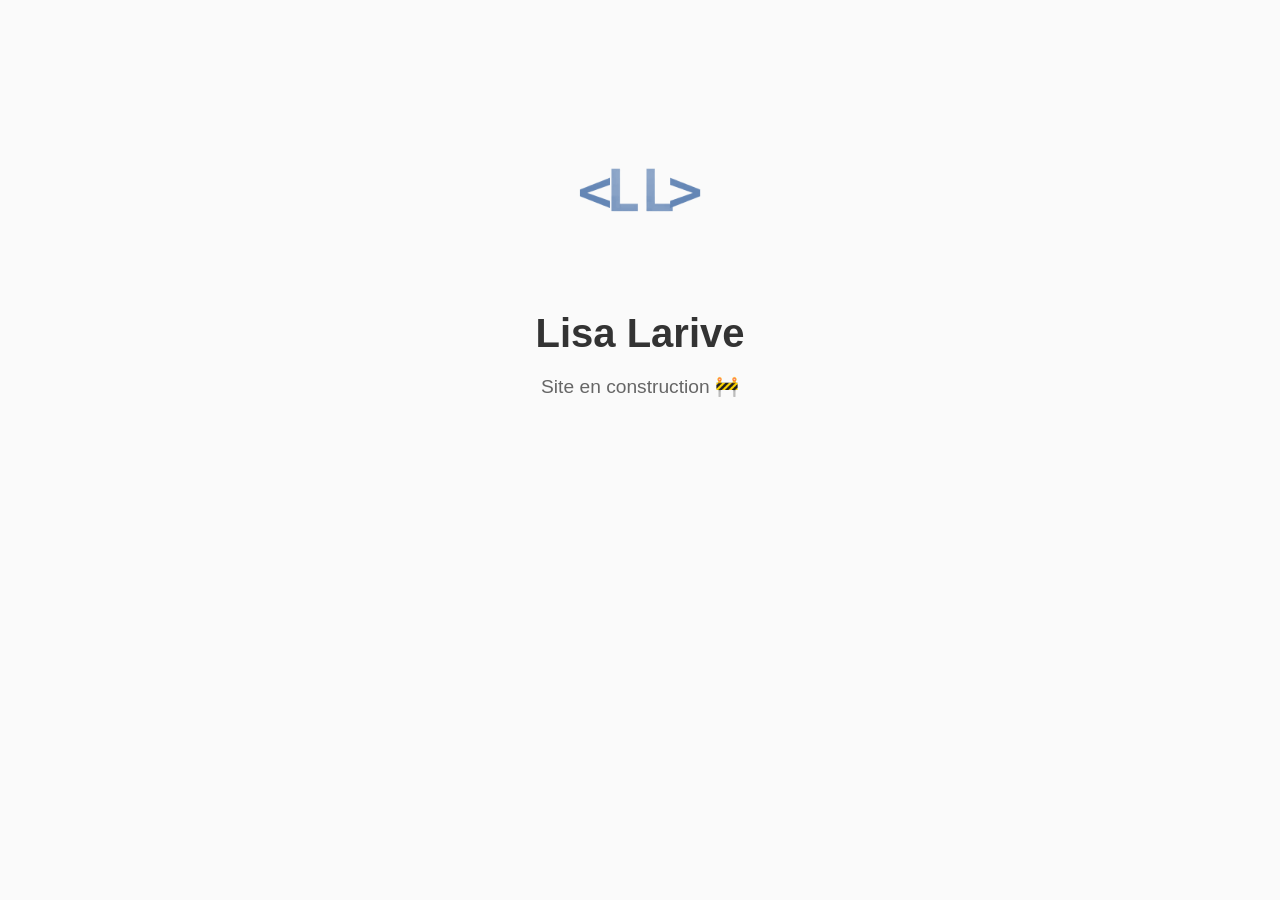
==== index.html @ c63734d5 "Update index.html" ====
<!DOCTYPE html>
<html lang="fr">
<head>
  <meta charset="UTF-8">
  <title>Lisa Larive</title>
  
  <!-- Balise de validation Google -->
  <meta name="google-site-verification" content="cwnigv24712oicM2fCa02X595oEKiSxAobTyKqOkRt8" />
  
  <!-- Icône dans l'onglet du navigateur -->
  <link rel="icon" type="image/png" href="assets/images/logo_LL_favicon.png">
  
</head>
<body style="text-align:center; font-family:sans-serif; margin-top:100px; background-color: #fafafa;">

  <!-- Logo animé APNG -->
  <img src="assets/images/logo_LL_anime_transparent_loop_fluide.apng" alt="Logo LL" width="180">
  
  <h1 style="color: #333; font-size: 2.5em; margin-bottom: 5px;">Lisa Larive</h1>
  <p style="color: #666; font-size: 1.2em;">Site en construction 🚧</p>

</body>
</html>
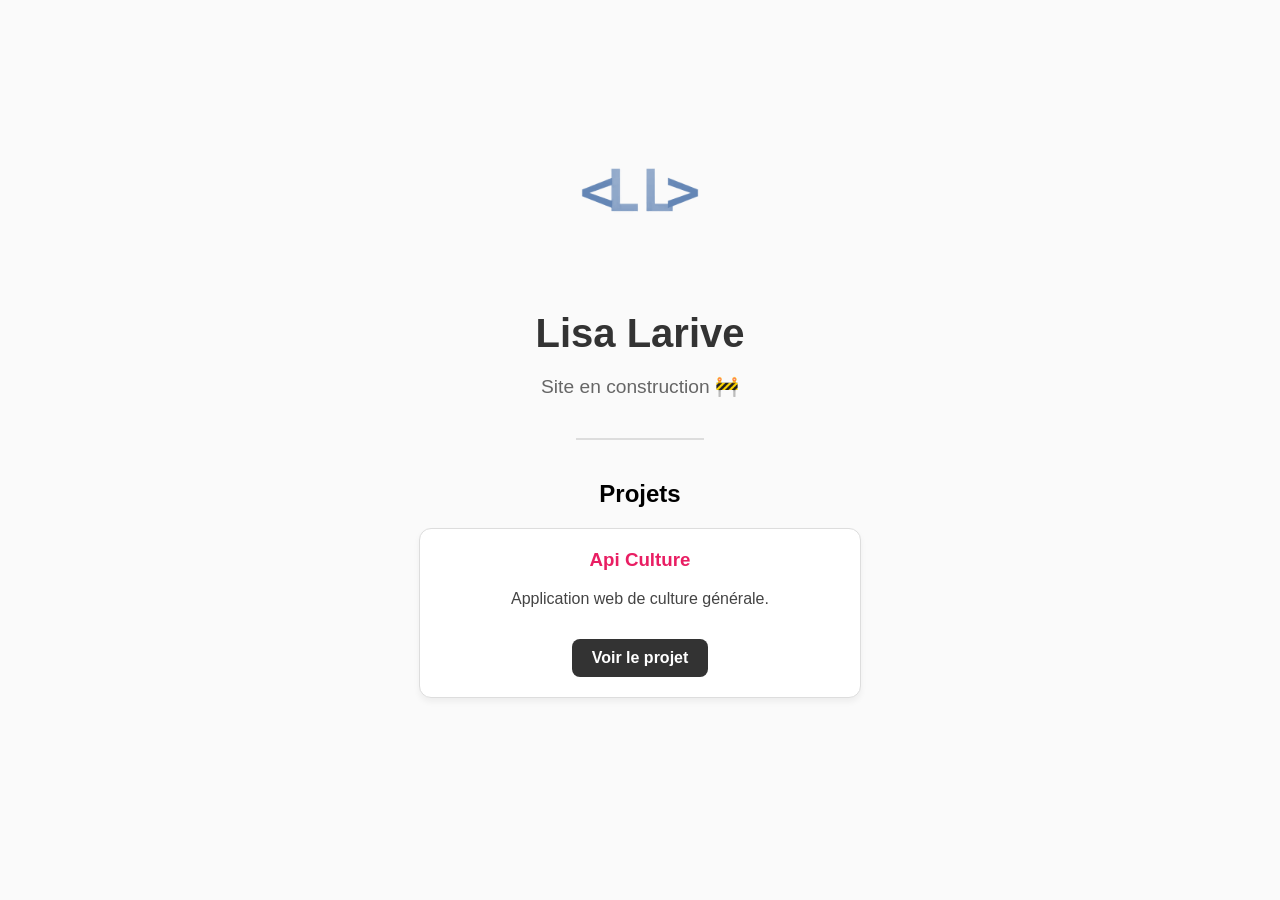
==== commit d3ebeeda: "Update index.html" ====
--- a/index.html
+++ b/index.html
@@ -19,5 +19,20 @@
   <h1 style="color: #333; font-size: 2.5em; margin-bottom: 5px;">Lisa Larive</h1>
   <p style="color: #666; font-size: 1.2em;">Site en construction 🚧</p>
 
+  <hr style="width: 10%; margin: 40px auto; border: 1px solid #ddd;">
+
+  <!-- Section Projets -->
+  <h2>Projets</h2>
+  
+  <div style="border: 1px solid #ddd; padding: 20px; width: 80%; max-width: 400px; margin: 20px auto; border-radius: 12px; background-color: white; box-shadow: 0 4px 6px rgba(0,0,0,0.05);">
+    <h3 style="color: #e91e63; margin-top: 0;">Api Culture</h3>
+    <p style="color: #444;">Application web de culture générale.</p>
+    
+    <!-- Le bouton cliquable -->
+    <a href="/apiculture/" style="display: inline-block; margin-top: 15px; padding: 10px 20px; background-color: #333; color: white; text-decoration: none; border-radius: 8px; font-weight: bold;">
+      Voir le projet
+    </a>
+  </div>
+
 </body>
 </html>
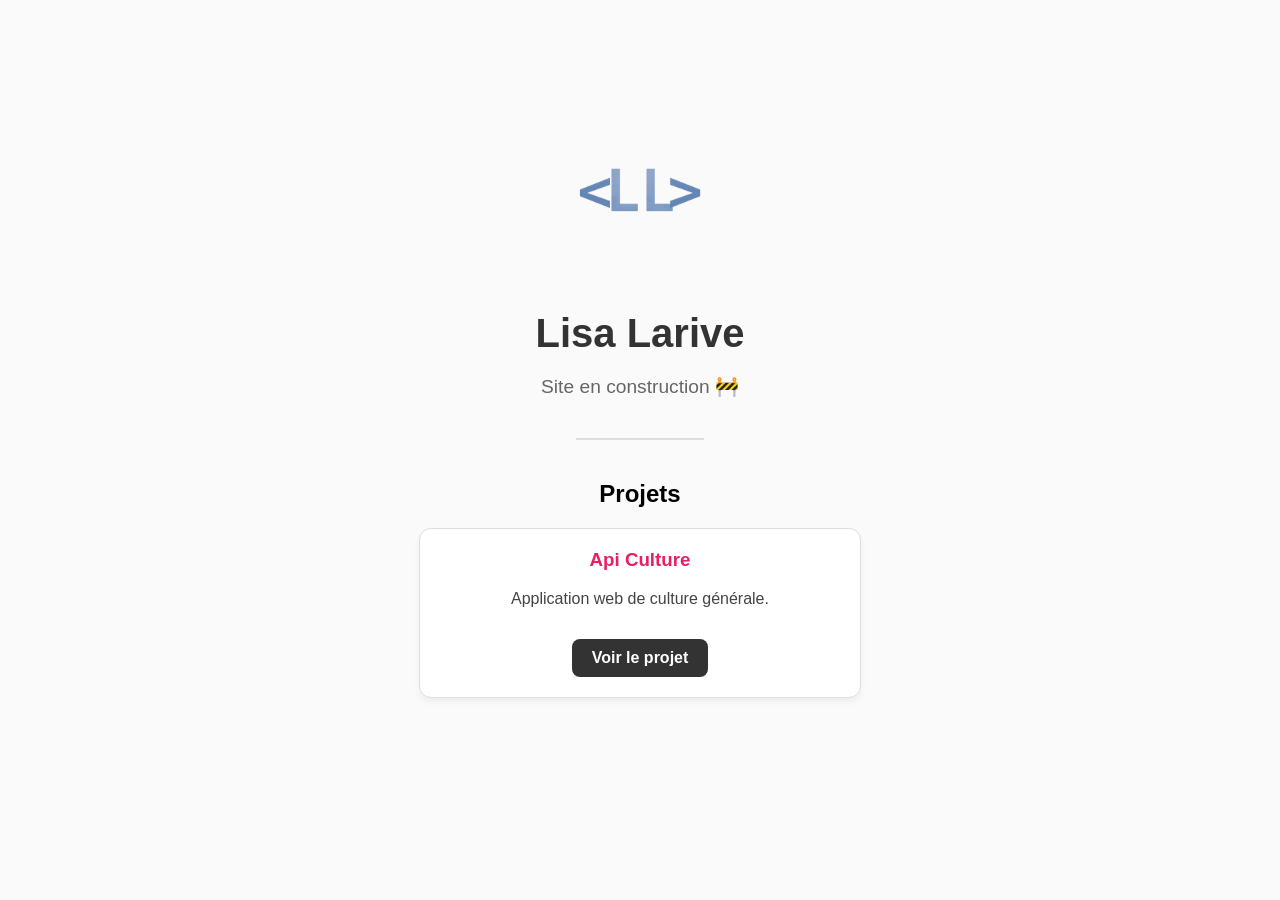
==== commit 9666d663: "Update index.html" ====
--- a/index.html
+++ b/index.html
@@ -29,7 +29,7 @@
     <p style="color: #444;">Application web de culture générale.</p>
     
     <!-- Le bouton cliquable -->
-    <a href="/apiculture/" style="display: inline-block; margin-top: 15px; padding: 10px 20px; background-color: #333; color: white; text-decoration: none; border-radius: 8px; font-weight: bold;">
+    <a href="/apiculture/frontend/" style="display: inline-block; margin-top: 15px; padding: 10px 20px; background-color: #333; color: white; text-decoration: none; border-radius: 8px; font-weight: bold;">
       Voir le projet
     </a>
   </div>
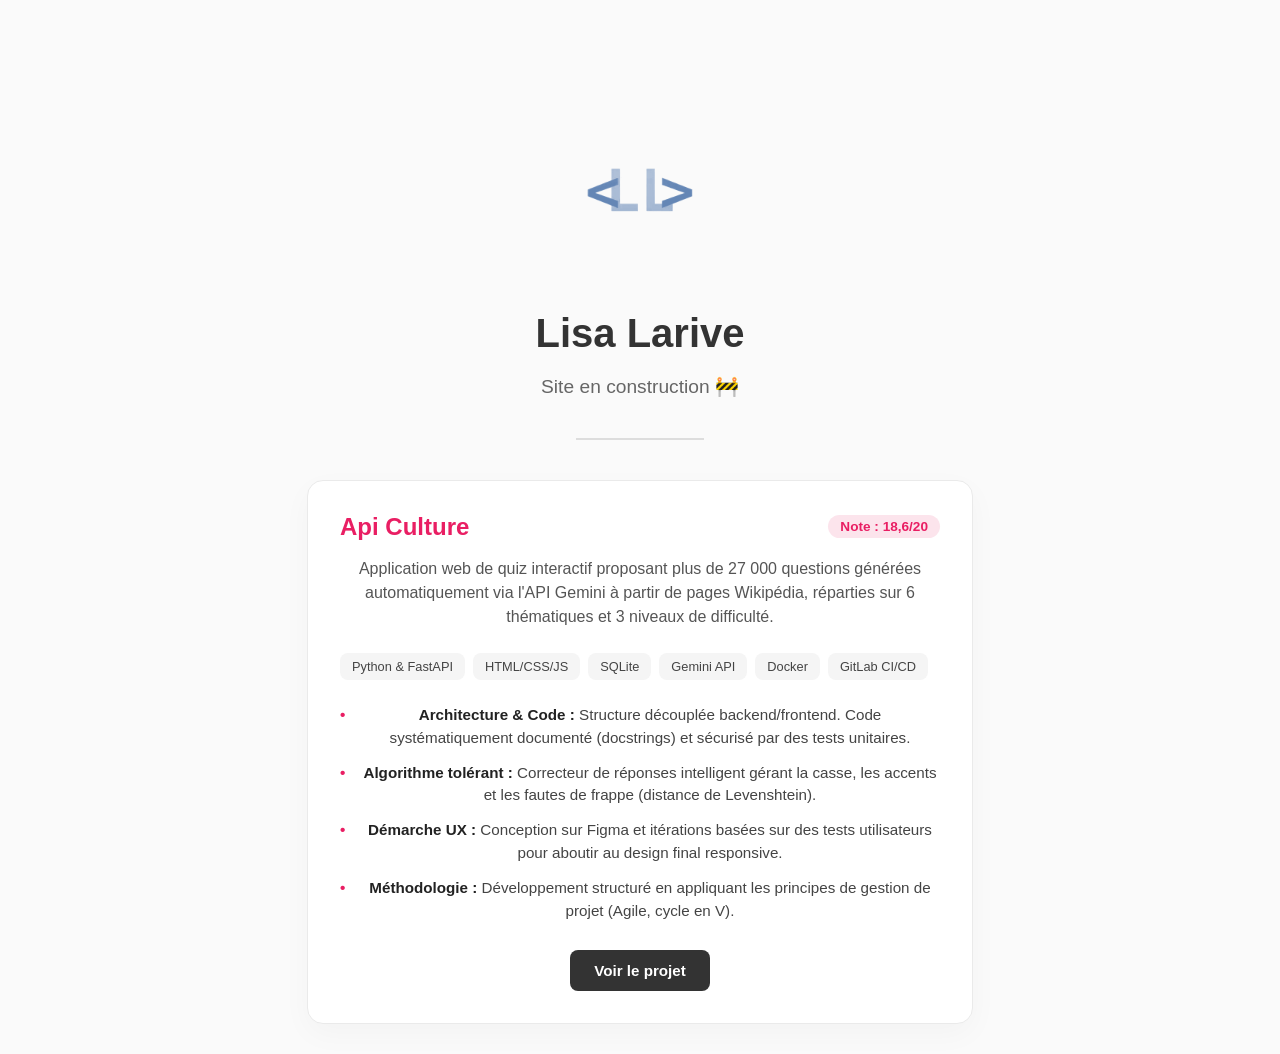
==== commit ebe4412b: "Update index.html" ====
--- a/index.html
+++ b/index.html
@@ -22,17 +22,147 @@
   <hr style="width: 10%; margin: 40px auto; border: 1px solid #ddd;">
 
   <!-- Section Projets -->
-  <h2>Projets</h2>
+  <style>
+  /* Styles pour la section projet */
+  .portfolio-project {
+    border: 1px solid #eaeaea;
+    padding: 32px;
+    max-width: 600px;
+    margin: 30px auto;
+    border-radius: 16px;
+    background-color: #ffffff;
+    box-shadow: 0 10px 30px rgba(0, 0, 0, 0.03);
+    font-family: 'Segoe UI', Tahoma, Geneva, Verdana, sans-serif;
+    transition: transform 0.2s ease-in-out;
+  }
+
+  .portfolio-project:hover {
+    transform: translateY(-2px);
+    box-shadow: 0 12px 35px rgba(0, 0, 0, 0.05);
+  }
+
+  .project-header {
+    display: flex;
+    justify-content: space-between;
+    align-items: center;
+    margin-bottom: 12px;
+  }
+
+  .project-title {
+    color: #e91e63;
+    margin: 0;
+    font-size: 1.5rem;
+  }
+
+  .project-grade {
+    background-color: #fce4ec;
+    color: #e91e63;
+    padding: 4px 12px;
+    border-radius: 20px;
+    font-size: 0.85rem;
+    font-weight: bold;
+  }
+
+  .project-intro {
+    color: #555;
+    line-height: 1.5;
+    margin-bottom: 24px;
+  }
+
+  /* Tags pour la stack technique */
+  .tech-stack {
+    display: flex;
+    flex-wrap: wrap;
+    gap: 8px;
+    margin-bottom: 24px;
+  }
+
+  .tech-tag {
+    background-color: #f5f5f5;
+    color: #444;
+    padding: 6px 12px;
+    border-radius: 8px;
+    font-size: 0.8rem;
+    font-weight: 500;
+  }
+
+  /* Liste des fonctionnalités / détails */
+  .project-highlights {
+    list-style: none;
+    padding: 0;
+    margin: 0 0 28px 0;
+  }
+
+  .project-highlights li {
+    margin-bottom: 12px;
+    color: #444;
+    line-height: 1.5;
+    font-size: 0.95rem;
+    position: relative;
+    padding-left: 20px;
+  }
+
+  .project-highlights li::before {
+    content: "•";
+    color: #e91e63;
+    font-weight: bold;
+    position: absolute;
+    left: 0;
+  }
+
+  .highlight-title {
+    font-weight: 600;
+    color: #222;
+  }
+
+  /* Bouton d'action */
+  .btn-view-project {
+    display: inline-block;
+    padding: 12px 24px;
+    background-color: #333;
+    color: #fff;
+    text-decoration: none;
+    border-radius: 8px;
+    font-weight: 600;
+    font-size: 0.95rem;
+    transition: background-color 0.2s;
+  }
+
+  .btn-view-project:hover {
+    background-color: #e91e63;
+  }
+</style>
+
+<div class="portfolio-project">
+  <div class="project-header">
+    <h3 class="project-title">Api Culture</h3>
+    <span class="project-grade">Note : 18,6/20</span>
+  </div>
   
-  <div style="border: 1px solid #ddd; padding: 20px; width: 80%; max-width: 400px; margin: 20px auto; border-radius: 12px; background-color: white; box-shadow: 0 4px 6px rgba(0,0,0,0.05);">
-    <h3 style="color: #e91e63; margin-top: 0;">Api Culture</h3>
-    <p style="color: #444;">Application web de culture générale.</p>
-    
-    <!-- Le bouton cliquable -->
-    <a href="/apiculture/frontend/" style="display: inline-block; margin-top: 15px; padding: 10px 20px; background-color: #333; color: white; text-decoration: none; border-radius: 8px; font-weight: bold;">
-      Voir le projet
-    </a>
+  <p class="project-intro">
+    Application web de quiz interactif proposant plus de 27 000 questions générées automatiquement via l'API Gemini à partir de pages Wikipédia, réparties sur 6 thématiques et 3 niveaux de difficulté.
+  </p>
+
+  <div class="tech-stack">
+    <span class="tech-tag">Python & FastAPI</span>
+    <span class="tech-tag">HTML/CSS/JS</span>
+    <span class="tech-tag">SQLite</span>
+    <span class="tech-tag">Gemini API</span>
+    <span class="tech-tag">Docker</span>
+    <span class="tech-tag">GitLab CI/CD</span>
   </div>
+
+  <ul class="project-highlights">
+    <li><span class="highlight-title">Architecture & Code :</span> Structure découplée backend/frontend. Code systématiquement documenté (docstrings) et sécurisé par des tests unitaires.</li>
+    <li><span class="highlight-title">Algorithme tolérant :</span> Correcteur de réponses intelligent gérant la casse, les accents et les fautes de frappe (distance de Levenshtein).</li>
+    <li><span class="highlight-title">Démarche UX :</span> Conception sur Figma et itérations basées sur des tests utilisateurs pour aboutir au design final responsive.</li>
+    <li><span class="highlight-title">Méthodologie :</span> Développement structuré en appliquant les principes de gestion de projet (Agile, cycle en V).</li>
+  </ul>
+
+  <a href="https://larivelisa.dev/apiculture/frontend/index.html" target="_blank" class="btn-view-project">
+    Voir le projet
+  </a>
+</div>
 
 </body>
 </html>
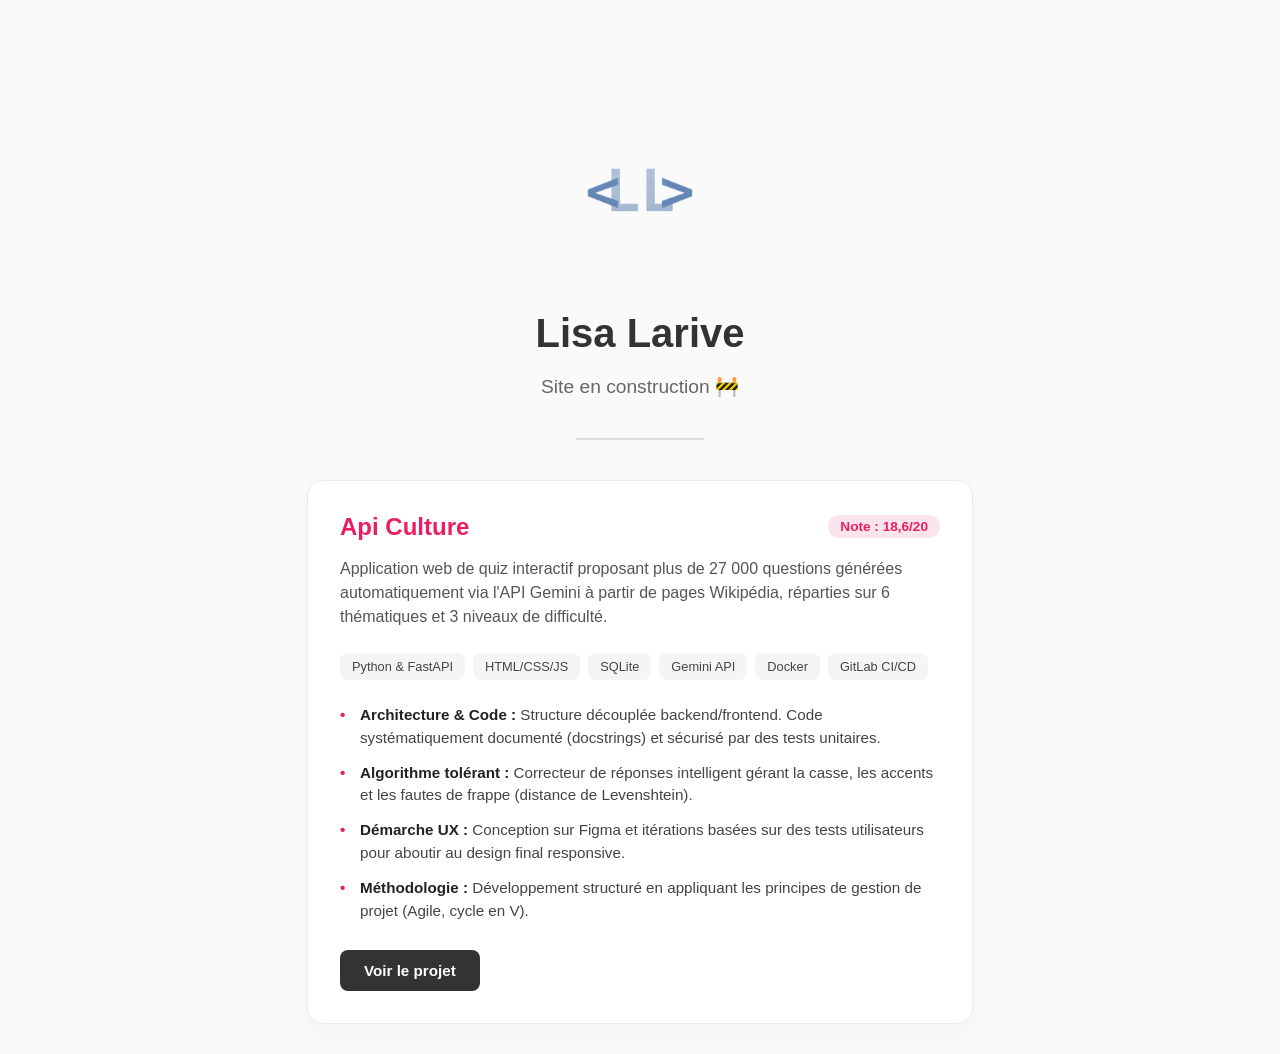
==== commit 5c6fc0f8: "Update index.html" ====
--- a/index.html
+++ b/index.html
@@ -10,6 +10,118 @@
   <!-- Icône dans l'onglet du navigateur -->
   <link rel="icon" type="image/png" href="assets/images/logo_LL_favicon.png">
   
+  <style>
+    /* Styles pour la section projet */
+    .portfolio-project {
+      border: 1px solid #eaeaea;
+      padding: 32px;
+      max-width: 600px;
+      margin: 30px auto;
+      border-radius: 16px;
+      background-color: #ffffff;
+      box-shadow: 0 10px 30px rgba(0, 0, 0, 0.03);
+      font-family: 'Segoe UI', Tahoma, Geneva, Verdana, sans-serif;
+      transition: transform 0.2s ease-in-out;
+      /* CORRECTION : On force le texte à gauche pour contrer le "center" du body */
+      text-align: left; 
+    }
+
+    .portfolio-project:hover {
+      transform: translateY(-2px);
+      box-shadow: 0 12px 35px rgba(0, 0, 0, 0.05);
+    }
+
+    .project-header {
+      display: flex;
+      justify-content: space-between;
+      align-items: center;
+      margin-bottom: 12px;
+    }
+
+    .project-title {
+      color: #e91e63;
+      margin: 0;
+      font-size: 1.5rem;
+    }
+
+    .project-grade {
+      background-color: #fce4ec;
+      color: #e91e63;
+      padding: 4px 12px;
+      border-radius: 20px;
+      font-size: 0.85rem;
+      font-weight: bold;
+    }
+
+    .project-intro {
+      color: #555;
+      line-height: 1.5;
+      margin-bottom: 24px;
+    }
+
+    /* Tags pour la stack technique */
+    .tech-stack {
+      display: flex;
+      flex-wrap: wrap;
+      gap: 8px;
+      margin-bottom: 24px;
+    }
+
+    .tech-tag {
+      background-color: #f5f5f5;
+      color: #444;
+      padding: 6px 12px;
+      border-radius: 8px;
+      font-size: 0.8rem;
+      font-weight: 500;
+    }
+
+    /* Liste des fonctionnalités / détails */
+    .project-highlights {
+      list-style: none;
+      padding: 0;
+      margin: 0 0 28px 0;
+    }
+
+    .project-highlights li {
+      margin-bottom: 12px;
+      color: #444;
+      line-height: 1.5;
+      font-size: 0.95rem;
+      position: relative;
+      padding-left: 20px;
+    }
+
+    .project-highlights li::before {
+      content: "•";
+      color: #e91e63;
+      font-weight: bold;
+      position: absolute;
+      left: 0;
+    }
+
+    .highlight-title {
+      font-weight: 600;
+      color: #222;
+    }
+
+    /* Bouton d'action */
+    .btn-view-project {
+      display: inline-block;
+      padding: 12px 24px;
+      background-color: #333;
+      color: #fff;
+      text-decoration: none;
+      border-radius: 8px;
+      font-weight: 600;
+      font-size: 0.95rem;
+      transition: background-color 0.2s;
+    }
+
+    .btn-view-project:hover {
+      background-color: #e91e63;
+    }
+  </style>
 </head>
 <body style="text-align:center; font-family:sans-serif; margin-top:100px; background-color: #fafafa;">
 
@@ -22,147 +134,36 @@
   <hr style="width: 10%; margin: 40px auto; border: 1px solid #ddd;">
 
   <!-- Section Projets -->
-  <style>
-  /* Styles pour la section projet */
-  .portfolio-project {
-    border: 1px solid #eaeaea;
-    padding: 32px;
-    max-width: 600px;
-    margin: 30px auto;
-    border-radius: 16px;
-    background-color: #ffffff;
-    box-shadow: 0 10px 30px rgba(0, 0, 0, 0.03);
-    font-family: 'Segoe UI', Tahoma, Geneva, Verdana, sans-serif;
-    transition: transform 0.2s ease-in-out;
-  }
+  <div class="portfolio-project">
+    <div class="project-header">
+      <h3 class="project-title">Api Culture</h3>
+      <span class="project-grade">Note : 18,6/20</span>
+    </div>
+    
+    <p class="project-intro">
+      Application web de quiz interactif proposant plus de 27 000 questions générées automatiquement via l'API Gemini à partir de pages Wikipédia, réparties sur 6 thématiques et 3 niveaux de difficulté.
+    </p>
 
-  .portfolio-project:hover {
-    transform: translateY(-2px);
-    box-shadow: 0 12px 35px rgba(0, 0, 0, 0.05);
-  }
+    <div class="tech-stack">
+      <span class="tech-tag">Python & FastAPI</span>
+      <span class="tech-tag">HTML/CSS/JS</span>
+      <span class="tech-tag">SQLite</span>
+      <span class="tech-tag">Gemini API</span>
+      <span class="tech-tag">Docker</span>
+      <span class="tech-tag">GitLab CI/CD</span>
+    </div>
 
-  .project-header {
-    display: flex;
-    justify-content: space-between;
-    align-items: center;
-    margin-bottom: 12px;
-  }
+    <ul class="project-highlights">
+      <li><span class="highlight-title">Architecture & Code :</span> Structure découplée backend/frontend. Code systématiquement documenté (docstrings) et sécurisé par des tests unitaires.</li>
+      <li><span class="highlight-title">Algorithme tolérant :</span> Correcteur de réponses intelligent gérant la casse, les accents et les fautes de frappe (distance de Levenshtein).</li>
+      <li><span class="highlight-title">Démarche UX :</span> Conception sur Figma et itérations basées sur des tests utilisateurs pour aboutir au design final responsive.</li>
+      <li><span class="highlight-title">Méthodologie :</span> Développement structuré en appliquant les principes de gestion de projet (Agile, cycle en V).</li>
+    </ul>
 
-  .project-title {
-    color: #e91e63;
-    margin: 0;
-    font-size: 1.5rem;
-  }
-
-  .project-grade {
-    background-color: #fce4ec;
-    color: #e91e63;
-    padding: 4px 12px;
-    border-radius: 20px;
-    font-size: 0.85rem;
-    font-weight: bold;
-  }
-
-  .project-intro {
-    color: #555;
-    line-height: 1.5;
-    margin-bottom: 24px;
-  }
-
-  /* Tags pour la stack technique */
-  .tech-stack {
-    display: flex;
-    flex-wrap: wrap;
-    gap: 8px;
-    margin-bottom: 24px;
-  }
-
-  .tech-tag {
-    background-color: #f5f5f5;
-    color: #444;
-    padding: 6px 12px;
-    border-radius: 8px;
-    font-size: 0.8rem;
-    font-weight: 500;
-  }
-
-  /* Liste des fonctionnalités / détails */
-  .project-highlights {
-    list-style: none;
-    padding: 0;
-    margin: 0 0 28px 0;
-  }
-
-  .project-highlights li {
-    margin-bottom: 12px;
-    color: #444;
-    line-height: 1.5;
-    font-size: 0.95rem;
-    position: relative;
-    padding-left: 20px;
-  }
-
-  .project-highlights li::before {
-    content: "•";
-    color: #e91e63;
-    font-weight: bold;
-    position: absolute;
-    left: 0;
-  }
-
-  .highlight-title {
-    font-weight: 600;
-    color: #222;
-  }
-
-  /* Bouton d'action */
-  .btn-view-project {
-    display: inline-block;
-    padding: 12px 24px;
-    background-color: #333;
-    color: #fff;
-    text-decoration: none;
-    border-radius: 8px;
-    font-weight: 600;
-    font-size: 0.95rem;
-    transition: background-color 0.2s;
-  }
-
-  .btn-view-project:hover {
-    background-color: #e91e63;
-  }
-</style>
-
-<div class="portfolio-project">
-  <div class="project-header">
-    <h3 class="project-title">Api Culture</h3>
-    <span class="project-grade">Note : 18,6/20</span>
+    <a href="https://larivelisa.dev/apiculture/frontend/index.html" target="_blank" class="btn-view-project">
+      Voir le projet
+    </a>
   </div>
-  
-  <p class="project-intro">
-    Application web de quiz interactif proposant plus de 27 000 questions générées automatiquement via l'API Gemini à partir de pages Wikipédia, réparties sur 6 thématiques et 3 niveaux de difficulté.
-  </p>
-
-  <div class="tech-stack">
-    <span class="tech-tag">Python & FastAPI</span>
-    <span class="tech-tag">HTML/CSS/JS</span>
-    <span class="tech-tag">SQLite</span>
-    <span class="tech-tag">Gemini API</span>
-    <span class="tech-tag">Docker</span>
-    <span class="tech-tag">GitLab CI/CD</span>
-  </div>
-
-  <ul class="project-highlights">
-    <li><span class="highlight-title">Architecture & Code :</span> Structure découplée backend/frontend. Code systématiquement documenté (docstrings) et sécurisé par des tests unitaires.</li>
-    <li><span class="highlight-title">Algorithme tolérant :</span> Correcteur de réponses intelligent gérant la casse, les accents et les fautes de frappe (distance de Levenshtein).</li>
-    <li><span class="highlight-title">Démarche UX :</span> Conception sur Figma et itérations basées sur des tests utilisateurs pour aboutir au design final responsive.</li>
-    <li><span class="highlight-title">Méthodologie :</span> Développement structuré en appliquant les principes de gestion de projet (Agile, cycle en V).</li>
-  </ul>
-
-  <a href="https://larivelisa.dev/apiculture/frontend/index.html" target="_blank" class="btn-view-project">
-    Voir le projet
-  </a>
-</div>
 
 </body>
 </html>
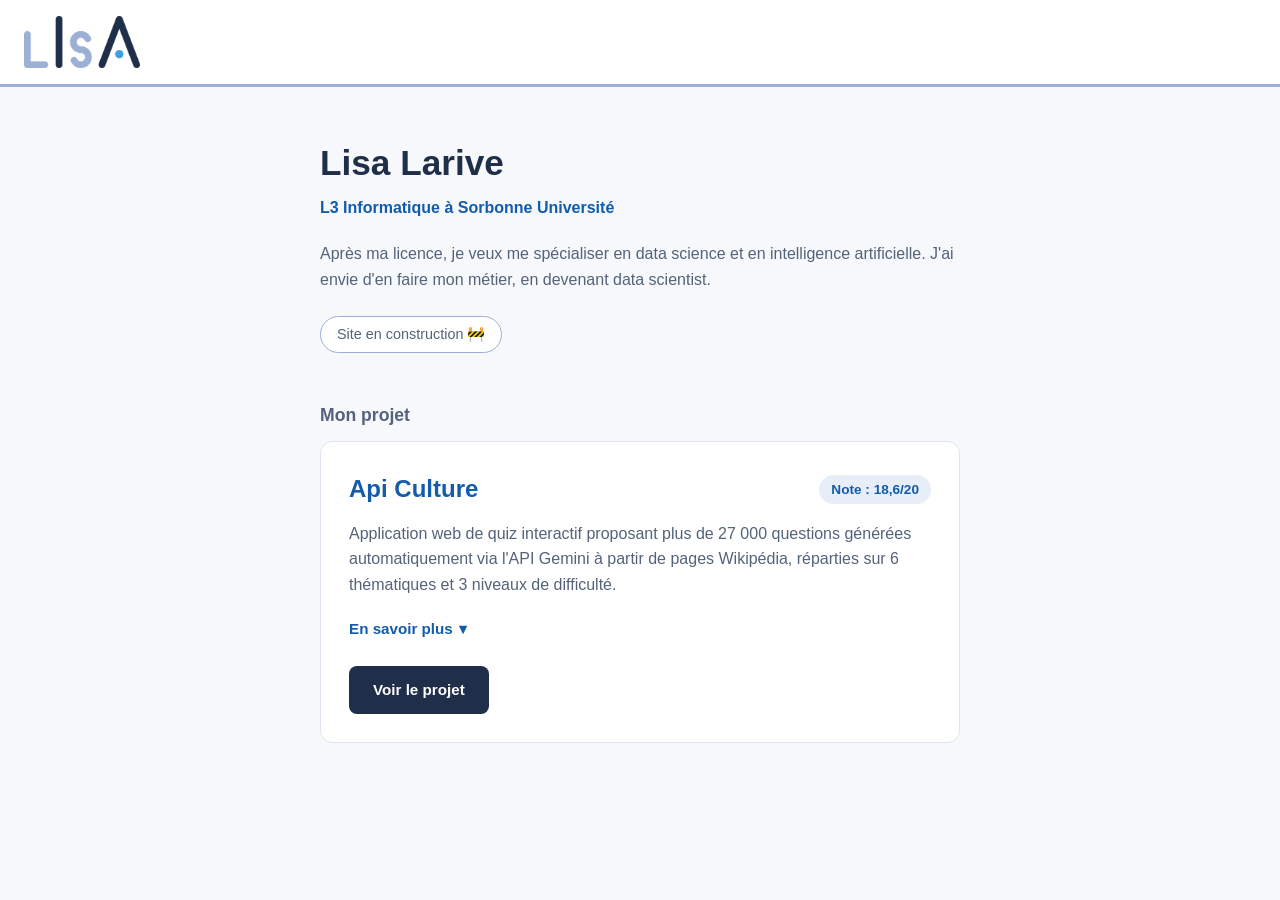
==== commit c9f0f706: "Nouvelle première page : logo Lisa, palette bleue, présentation" ====
--- a/index.html
+++ b/index.html
@@ -2,51 +2,113 @@
 <html lang="fr">
 <head>
   <meta charset="UTF-8">
+  <meta name="viewport" content="width=device-width, initial-scale=1">
   <title>Lisa Larive</title>
-  
+
   <!-- Balise de validation Google -->
   <meta name="google-site-verification" content="cwnigv24712oicM2fCa02X595oEKiSxAobTyKqOkRt8" />
-  
+
   <!-- Icône dans l'onglet du navigateur -->
-  <link rel="icon" type="image/png" href="assets/images/logo_LL_favicon.png">
-  
+  <!-- Lettres foncées en mode jour, lettres claires en mode nuit -->
+  <link rel="icon" type="image/png" href="assets/images/logo_ia_favicon.png" media="(prefers-color-scheme: light)">
+  <link rel="icon" type="image/png" href="assets/images/logo_ia_favicon_nuit.png" media="(prefers-color-scheme: dark)">
+
   <style>
-    /* Styles pour la section projet */
+    /* Ma palette */
+    :root {
+      --marine: #1F2F4A;
+      --bleu-titres: #125CAB;
+      --bleu-vif: #429FE3;
+      --bleu-chemisier: #9CB0D5;
+      --gris-ardoise: #54637A;
+      --fond: #F6F8FC;
+    }
+
+    body {
+      margin: 0;
+      background-color: var(--fond);
+      color: var(--marine);
+      font-family: 'Century Gothic', 'Segoe UI', Tahoma, sans-serif;
+      line-height: 1.6;
+    }
+
+    /* Bandeau du haut */
+    .bandeau {
+      background-color: #ffffff;
+      border-bottom: 3px solid var(--bleu-chemisier);
+      padding: 16px 24px;
+    }
+
+    .bandeau img {
+      height: 52px;
+      display: block;
+    }
+
+    main {
+      max-width: 640px;
+      margin: 0 auto;
+      padding: 48px 24px 64px;
+    }
+
+    h1 {
+      font-size: 2.2rem;
+      margin: 0 0 4px 0;
+    }
+
+    .etudes {
+      color: var(--bleu-titres);
+      font-weight: bold;
+      margin: 0 0 20px 0;
+    }
+
+    .presentation {
+      color: var(--gris-ardoise);
+      margin: 0 0 16px 0;
+    }
+
+    .construction {
+      display: inline-block;
+      border: 1px solid var(--bleu-chemisier);
+      border-radius: 20px;
+      padding: 6px 16px;
+      font-size: 0.9rem;
+      color: var(--gris-ardoise);
+      background-color: #ffffff;
+      margin: 8px 0 0 0;
+    }
+
+    h2 {
+      font-size: 1.1rem;
+      color: var(--gris-ardoise);
+      margin: 48px 0 12px 0;
+    }
+
+    /* Carte du projet */
     .portfolio-project {
-      border: 1px solid #eaeaea;
-      padding: 32px;
-      max-width: 600px;
-      margin: 30px auto;
-      border-radius: 16px;
+      border: 1px solid #dfe6f2;
+      padding: 28px;
+      border-radius: 12px;
       background-color: #ffffff;
-      box-shadow: 0 10px 30px rgba(0, 0, 0, 0.03);
-      font-family: 'Segoe UI', Tahoma, Geneva, Verdana, sans-serif;
-      transition: transform 0.2s ease-in-out;
-      /* CORRECTION : On force le texte à gauche pour contrer le "center" du body */
-      text-align: left; 
-    }
-
-    .portfolio-project:hover {
-      transform: translateY(-2px);
-      box-shadow: 0 12px 35px rgba(0, 0, 0, 0.05);
     }
 
     .project-header {
       display: flex;
+      flex-wrap: wrap;
       justify-content: space-between;
       align-items: center;
+      gap: 8px;
       margin-bottom: 12px;
     }
 
     .project-title {
-      color: #e91e63;
+      color: var(--bleu-titres);
       margin: 0;
       font-size: 1.5rem;
     }
 
     .project-grade {
-      background-color: #fce4ec;
-      color: #e91e63;
+      background-color: #e8eef8;
+      color: var(--bleu-titres);
       padding: 4px 12px;
       border-radius: 20px;
       font-size: 0.85rem;
@@ -54,9 +116,8 @@
     }
 
     .project-intro {
-      color: #555;
-      line-height: 1.5;
-      margin-bottom: 24px;
+      color: var(--gris-ardoise);
+      margin: 0 0 20px 0;
     }
 
     /* Tags pour la stack technique */
@@ -64,29 +125,27 @@
       display: flex;
       flex-wrap: wrap;
       gap: 8px;
-      margin-bottom: 24px;
+      margin-bottom: 20px;
     }
 
     .tech-tag {
-      background-color: #f5f5f5;
-      color: #444;
+      background-color: var(--fond);
+      color: var(--marine);
       padding: 6px 12px;
       border-radius: 8px;
       font-size: 0.8rem;
-      font-weight: 500;
-    }
-
-    /* Liste des fonctionnalités / détails */
+    }
+
+    /* Liste des détails */
     .project-highlights {
       list-style: none;
       padding: 0;
-      margin: 0 0 28px 0;
+      margin: 0;
     }
 
     .project-highlights li {
-      margin-bottom: 12px;
-      color: #444;
-      line-height: 1.5;
+      margin-bottom: 10px;
+      color: var(--gris-ardoise);
       font-size: 0.95rem;
       position: relative;
       padding-left: 20px;
@@ -94,76 +153,118 @@
 
     .project-highlights li::before {
       content: "•";
-      color: #e91e63;
+      color: var(--bleu-vif);
       font-weight: bold;
       position: absolute;
       left: 0;
     }
 
     .highlight-title {
-      font-weight: 600;
-      color: #222;
-    }
-
-    /* Bouton d'action */
+      font-weight: bold;
+      color: var(--marine);
+    }
+
+    /* Bouton "En savoir plus" qui déplie les détails */
+    .en-savoir-plus {
+      margin-bottom: 24px;
+    }
+
+    .en-savoir-plus summary {
+      cursor: pointer;
+      list-style: none;
+      color: var(--bleu-titres);
+      font-weight: bold;
+      font-size: 0.95rem;
+    }
+
+    .en-savoir-plus summary::-webkit-details-marker {
+      display: none;
+    }
+
+    .en-savoir-plus summary::after {
+      content: "▾";
+      display: inline-block;
+      margin-left: 6px;
+      transition: transform 0.2s;
+    }
+
+    .en-savoir-plus[open] summary::after {
+      transform: rotate(180deg);
+    }
+
+    .en-savoir-plus[open] summary {
+      margin-bottom: 16px;
+    }
+
+    /* Bouton */
     .btn-view-project {
       display: inline-block;
       padding: 12px 24px;
-      background-color: #333;
-      color: #fff;
+      background-color: var(--marine);
+      color: #ffffff;
       text-decoration: none;
       border-radius: 8px;
-      font-weight: 600;
+      font-weight: bold;
       font-size: 0.95rem;
-      transition: background-color 0.2s;
     }
 
     .btn-view-project:hover {
-      background-color: #e91e63;
+      background-color: var(--bleu-titres);
     }
   </style>
 </head>
-<body style="text-align:center; font-family:sans-serif; margin-top:100px; background-color: #fafafa;">
-
-  <!-- Logo animé APNG -->
-  <img src="assets/images/logo_LL_anime_transparent_loop_fluide.apng" alt="Logo LL" width="180">
-  
-  <h1 style="color: #333; font-size: 2.5em; margin-bottom: 5px;">Lisa Larive</h1>
-  <p style="color: #666; font-size: 1.2em;">Site en construction 🚧</p>
-
-  <hr style="width: 10%; margin: 40px auto; border: 1px solid #ddd;">
-
-  <!-- Section Projets -->
-  <div class="portfolio-project">
-    <div class="project-header">
-      <h3 class="project-title">Api Culture</h3>
-      <span class="project-grade">Note : 18,6/20</span>
+<body>
+
+  <!-- Bandeau avec le logo -->
+  <header class="bandeau">
+    <img src="assets/images/logo_lisa_ia.png" alt="Logo Lisa">
+  </header>
+
+  <main>
+    <h1>Lisa Larive</h1>
+    <p class="etudes">L3 Informatique à Sorbonne Université</p>
+    <p class="presentation">
+      Après ma licence, je veux me spécialiser en data science et en intelligence artificielle. J'ai envie d'en faire mon métier, en devenant data scientist.
+    </p>
+    <p class="construction">Site en construction 🚧</p>
+
+    <!-- Section Projets -->
+    <h2>Mon projet</h2>
+    <div class="portfolio-project">
+      <div class="project-header">
+        <h3 class="project-title">Api Culture</h3>
+        <span class="project-grade">Note : 18,6/20</span>
+      </div>
+
+      <p class="project-intro">
+        Application web de quiz interactif proposant plus de 27 000 questions générées automatiquement via l'API Gemini à partir de pages Wikipédia, réparties sur 6 thématiques et 3 niveaux de difficulté.
+      </p>
+
+      <details class="en-savoir-plus">
+        <summary>En savoir plus</summary>
+
+      <div class="tech-stack">
+        <span class="tech-tag">Python & FastAPI</span>
+        <span class="tech-tag">HTML/CSS/JS</span>
+        <span class="tech-tag">SQLite</span>
+        <span class="tech-tag">Gemini API</span>
+        <span class="tech-tag">Docker</span>
+        <span class="tech-tag">GitLab CI/CD</span>
+      </div>
+
+      <ul class="project-highlights">
+        <li><span class="highlight-title">Architecture & Code :</span> Structure découplée backend/frontend. Code systématiquement documenté (docstrings) et sécurisé par des tests unitaires.</li>
+        <li><span class="highlight-title">Algorithme tolérant :</span> Correcteur de réponses intelligent gérant la casse, les accents et les fautes de frappe (distance de Levenshtein).</li>
+        <li><span class="highlight-title">Démarche UX :</span> Conception sur Figma et itérations basées sur des tests utilisateurs pour aboutir au design final responsive.</li>
+        <li><span class="highlight-title">Méthodologie :</span> Développement structuré en appliquant les principes de gestion de projet (Agile, cycle en V).</li>
+      </ul>
+      </details>
+
+      <a href="https://larivelisa.dev/apiculture/frontend/index.html" target="_blank" class="btn-view-project">
+        Voir le projet
+      </a>
     </div>
-    
-    <p class="project-intro">
-      Application web de quiz interactif proposant plus de 27 000 questions générées automatiquement via l'API Gemini à partir de pages Wikipédia, réparties sur 6 thématiques et 3 niveaux de difficulté.
-    </p>
-
-    <div class="tech-stack">
-      <span class="tech-tag">Python & FastAPI</span>
-      <span class="tech-tag">HTML/CSS/JS</span>
-      <span class="tech-tag">SQLite</span>
-      <span class="tech-tag">Gemini API</span>
-      <span class="tech-tag">Docker</span>
-      <span class="tech-tag">GitLab CI/CD</span>
-    </div>
-
-    <ul class="project-highlights">
-      <li><span class="highlight-title">Architecture & Code :</span> Structure découplée backend/frontend. Code systématiquement documenté (docstrings) et sécurisé par des tests unitaires.</li>
-      <li><span class="highlight-title">Algorithme tolérant :</span> Correcteur de réponses intelligent gérant la casse, les accents et les fautes de frappe (distance de Levenshtein).</li>
-      <li><span class="highlight-title">Démarche UX :</span> Conception sur Figma et itérations basées sur des tests utilisateurs pour aboutir au design final responsive.</li>
-      <li><span class="highlight-title">Méthodologie :</span> Développement structuré en appliquant les principes de gestion de projet (Agile, cycle en V).</li>
-    </ul>
-
-    <a href="https://larivelisa.dev/apiculture/frontend/index.html" target="_blank" class="btn-view-project">
-      Voir le projet
-    </a>
-  </div>
+  </main>
 
 </body>
 </html>
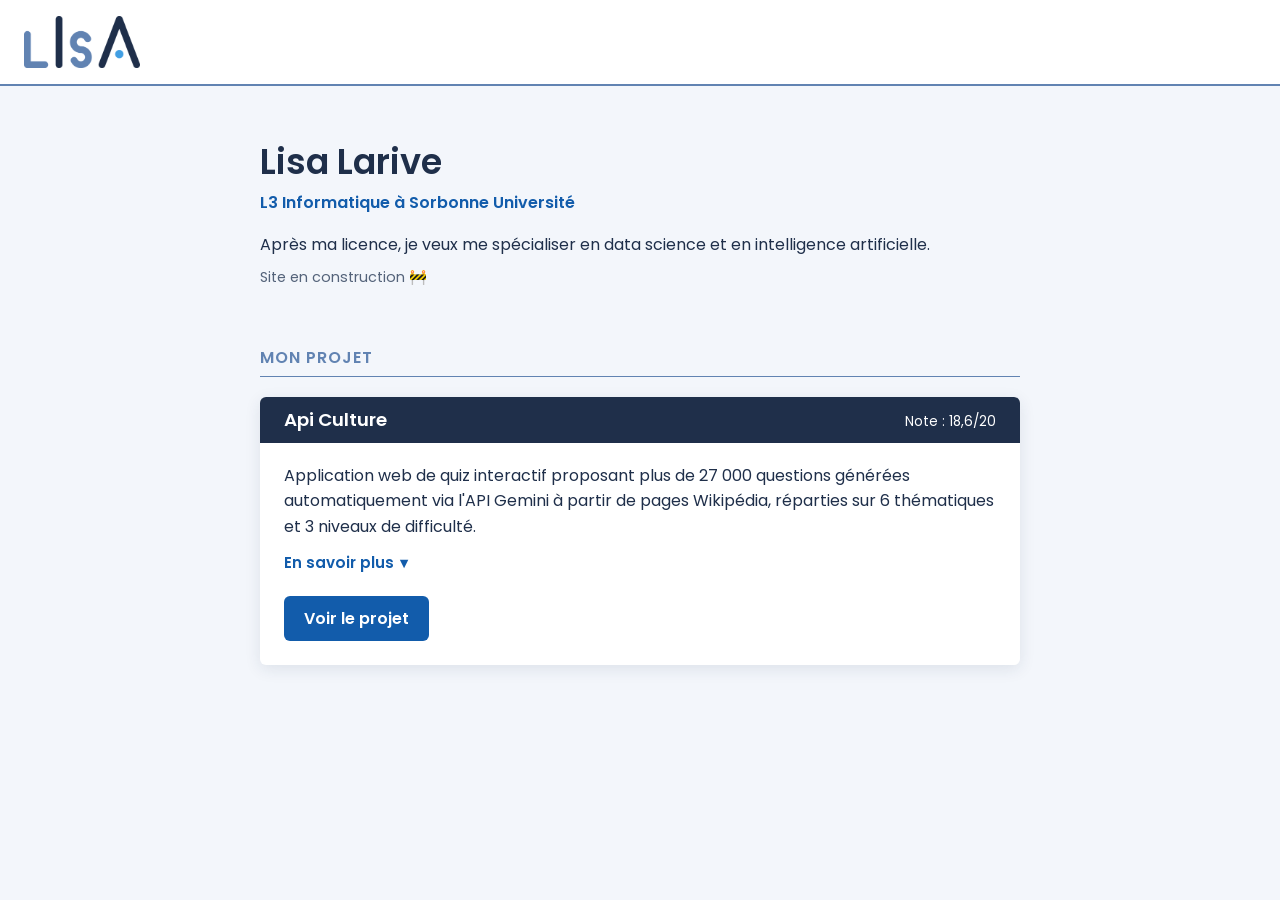
==== commit 442b9d94: "Logo bleu, police Poppins, carte projet" ====
--- a/index.html
+++ b/index.html
@@ -10,259 +10,58 @@
 
   <!-- Icône dans l'onglet du navigateur -->
   <!-- Lettres foncées en mode jour, lettres claires en mode nuit -->
-  <link rel="icon" type="image/png" href="assets/images/logo_ia_favicon.png" media="(prefers-color-scheme: light)">
-  <link rel="icon" type="image/png" href="assets/images/logo_ia_favicon_nuit.png" media="(prefers-color-scheme: dark)">
+  <link rel="icon" type="image/png" href="img/logo_ia_favicon.png" media="(prefers-color-scheme: light)">
+  <link rel="icon" type="image/png" href="img/logo_ia_favicon_nuit.png" media="(prefers-color-scheme: dark)">
 
-  <style>
-    /* Ma palette */
-    :root {
-      --marine: #1F2F4A;
-      --bleu-titres: #125CAB;
-      --bleu-vif: #429FE3;
-      --bleu-chemisier: #9CB0D5;
-      --gris-ardoise: #54637A;
-      --fond: #F6F8FC;
-    }
+  <!-- Police Poppins (Google Fonts) -->
+  <link rel="preconnect" href="https://fonts.googleapis.com">
+  <link rel="preconnect" href="https://fonts.gstatic.com" crossorigin>
+  <link rel="stylesheet" href="https://fonts.googleapis.com/css2?family=Poppins:wght@400;600&display=swap">
 
-    body {
-      margin: 0;
-      background-color: var(--fond);
-      color: var(--marine);
-      font-family: 'Century Gothic', 'Segoe UI', Tahoma, sans-serif;
-      line-height: 1.6;
-    }
-
-    /* Bandeau du haut */
-    .bandeau {
-      background-color: #ffffff;
-      border-bottom: 3px solid var(--bleu-chemisier);
-      padding: 16px 24px;
-    }
-
-    .bandeau img {
-      height: 52px;
-      display: block;
-    }
-
-    main {
-      max-width: 640px;
-      margin: 0 auto;
-      padding: 48px 24px 64px;
-    }
-
-    h1 {
-      font-size: 2.2rem;
-      margin: 0 0 4px 0;
-    }
-
-    .etudes {
-      color: var(--bleu-titres);
-      font-weight: bold;
-      margin: 0 0 20px 0;
-    }
-
-    .presentation {
-      color: var(--gris-ardoise);
-      margin: 0 0 16px 0;
-    }
-
-    .construction {
-      display: inline-block;
-      border: 1px solid var(--bleu-chemisier);
-      border-radius: 20px;
-      padding: 6px 16px;
-      font-size: 0.9rem;
-      color: var(--gris-ardoise);
-      background-color: #ffffff;
-      margin: 8px 0 0 0;
-    }
-
-    h2 {
-      font-size: 1.1rem;
-      color: var(--gris-ardoise);
-      margin: 48px 0 12px 0;
-    }
-
-    /* Carte du projet */
-    .portfolio-project {
-      border: 1px solid #dfe6f2;
-      padding: 28px;
-      border-radius: 12px;
-      background-color: #ffffff;
-    }
-
-    .project-header {
-      display: flex;
-      flex-wrap: wrap;
-      justify-content: space-between;
-      align-items: center;
-      gap: 8px;
-      margin-bottom: 12px;
-    }
-
-    .project-title {
-      color: var(--bleu-titres);
-      margin: 0;
-      font-size: 1.5rem;
-    }
-
-    .project-grade {
-      background-color: #e8eef8;
-      color: var(--bleu-titres);
-      padding: 4px 12px;
-      border-radius: 20px;
-      font-size: 0.85rem;
-      font-weight: bold;
-    }
-
-    .project-intro {
-      color: var(--gris-ardoise);
-      margin: 0 0 20px 0;
-    }
-
-    /* Tags pour la stack technique */
-    .tech-stack {
-      display: flex;
-      flex-wrap: wrap;
-      gap: 8px;
-      margin-bottom: 20px;
-    }
-
-    .tech-tag {
-      background-color: var(--fond);
-      color: var(--marine);
-      padding: 6px 12px;
-      border-radius: 8px;
-      font-size: 0.8rem;
-    }
-
-    /* Liste des détails */
-    .project-highlights {
-      list-style: none;
-      padding: 0;
-      margin: 0;
-    }
-
-    .project-highlights li {
-      margin-bottom: 10px;
-      color: var(--gris-ardoise);
-      font-size: 0.95rem;
-      position: relative;
-      padding-left: 20px;
-    }
-
-    .project-highlights li::before {
-      content: "•";
-      color: var(--bleu-vif);
-      font-weight: bold;
-      position: absolute;
-      left: 0;
-    }
-
-    .highlight-title {
-      font-weight: bold;
-      color: var(--marine);
-    }
-
-    /* Bouton "En savoir plus" qui déplie les détails */
-    .en-savoir-plus {
-      margin-bottom: 24px;
-    }
-
-    .en-savoir-plus summary {
-      cursor: pointer;
-      list-style: none;
-      color: var(--bleu-titres);
-      font-weight: bold;
-      font-size: 0.95rem;
-    }
-
-    .en-savoir-plus summary::-webkit-details-marker {
-      display: none;
-    }
-
-    .en-savoir-plus summary::after {
-      content: "▾";
-      display: inline-block;
-      margin-left: 6px;
-      transition: transform 0.2s;
-    }
-
-    .en-savoir-plus[open] summary::after {
-      transform: rotate(180deg);
-    }
-
-    .en-savoir-plus[open] summary {
-      margin-bottom: 16px;
-    }
-
-    /* Bouton */
-    .btn-view-project {
-      display: inline-block;
-      padding: 12px 24px;
-      background-color: var(--marine);
-      color: #ffffff;
-      text-decoration: none;
-      border-radius: 8px;
-      font-weight: bold;
-      font-size: 0.95rem;
-    }
-
-    .btn-view-project:hover {
-      background-color: var(--bleu-titres);
-    }
-  </style>
+  <!-- Feuille de style -->
+  <link rel="stylesheet" href="css/style.css">
 </head>
 <body>
 
   <!-- Bandeau avec le logo -->
   <header class="bandeau">
-    <img src="assets/images/logo_lisa_ia.png" alt="Logo Lisa">
+    <img src="img/logo_lisa_ia.png" alt="Logo Lisa">
   </header>
 
   <main>
     <h1>Lisa Larive</h1>
     <p class="etudes">L3 Informatique à Sorbonne Université</p>
-    <p class="presentation">
-      Après ma licence, je veux me spécialiser en data science et en intelligence artificielle. J'ai envie d'en faire mon métier, en devenant data scientist.
-    </p>
+    <p class="presentation">Après ma licence, je veux me spécialiser en data science et en intelligence artificielle.</p>
     <p class="construction">Site en construction 🚧</p>
 
     <!-- Section Projets -->
     <h2>Mon projet</h2>
-    <div class="portfolio-project">
-      <div class="project-header">
-        <h3 class="project-title">Api Culture</h3>
-        <span class="project-grade">Note : 18,6/20</span>
+    <div class="projet">
+      <div class="projet-entete">
+        <h3>Api Culture</h3>
+        <p class="note">Note : 18,6/20</p>
       </div>
 
-      <p class="project-intro">
+      <div class="projet-contenu">
+      <p class="intro">
         Application web de quiz interactif proposant plus de 27 000 questions générées automatiquement via l'API Gemini à partir de pages Wikipédia, réparties sur 6 thématiques et 3 niveaux de difficulté.
       </p>
 
       <details class="en-savoir-plus">
         <summary>En savoir plus</summary>
 
-      <div class="tech-stack">
-        <span class="tech-tag">Python & FastAPI</span>
-        <span class="tech-tag">HTML/CSS/JS</span>
-        <span class="tech-tag">SQLite</span>
-        <span class="tech-tag">Gemini API</span>
-        <span class="tech-tag">Docker</span>
-        <span class="tech-tag">GitLab CI/CD</span>
-      </div>
+        <p class="technos">Python & FastAPI · HTML/CSS/JS · SQLite · Gemini API · Docker · GitLab CI/CD</p>
 
-      <ul class="project-highlights">
-        <li><span class="highlight-title">Architecture & Code :</span> Structure découplée backend/frontend. Code systématiquement documenté (docstrings) et sécurisé par des tests unitaires.</li>
-        <li><span class="highlight-title">Algorithme tolérant :</span> Correcteur de réponses intelligent gérant la casse, les accents et les fautes de frappe (distance de Levenshtein).</li>
-        <li><span class="highlight-title">Démarche UX :</span> Conception sur Figma et itérations basées sur des tests utilisateurs pour aboutir au design final responsive.</li>
-        <li><span class="highlight-title">Méthodologie :</span> Développement structuré en appliquant les principes de gestion de projet (Agile, cycle en V).</li>
-      </ul>
+        <ul>
+          <li><strong>Architecture & Code :</strong> Structure découplée backend/frontend. Code systématiquement documenté (docstrings) et sécurisé par des tests unitaires.</li>
+          <li><strong>Algorithme tolérant :</strong> Correcteur de réponses intelligent gérant la casse, les accents et les fautes de frappe (distance de Levenshtein).</li>
+          <li><strong>Démarche UX :</strong> Conception sur Figma et itérations basées sur des tests utilisateurs pour aboutir au design final responsive.</li>
+          <li><strong>Méthodologie :</strong> Développement structuré en appliquant les principes de gestion de projet (Agile, cycle en V).</li>
+        </ul>
       </details>
 
-      <a href="https://larivelisa.dev/apiculture/frontend/index.html" target="_blank" class="btn-view-project">
-        Voir le projet
-      </a>
+      <a href="https://larivelisa.dev/apiculture/frontend/index.html" target="_blank" class="voir-projet">Voir le projet</a>
+      </div>
     </div>
   </main>
 
--- a/css/style.css
+++ b/css/style.css
@@ -0,0 +1,171 @@
+/* Ma palette */
+:root {
+  --marine: #1F2F4A;
+  --bleu-titres: #125CAB;
+  --bleu-logo: #6183B2;
+  --bleu-vif: #429FE3;
+  --gris-ardoise: #54637A;
+}
+
+body {
+  margin: 0;
+  background-color: #F3F6FB;
+  color: var(--marine);
+  font-family: 'Poppins', 'Segoe UI', Tahoma, sans-serif;
+  line-height: 1.6;
+}
+
+/* Bandeau du haut */
+.bandeau {
+  background-color: #ffffff;
+  border-bottom: 2px solid var(--bleu-logo);
+  padding: 16px 24px;
+}
+
+.bandeau img {
+  height: 52px;
+  display: block;
+}
+
+main {
+  max-width: 760px;
+  margin: 0 auto;
+  padding: 48px 24px 64px;
+}
+
+h1 {
+  font-size: 2.2rem;
+  font-weight: 600;
+  margin: 0;
+}
+
+.etudes {
+  color: var(--bleu-titres);
+  font-weight: 600;
+  margin: 0 0 16px 0;
+}
+
+.presentation {
+  margin: 0 0 8px 0;
+}
+
+/* Sur un grand écran, la présentation tient sur une seule ligne */
+@media (min-width: 820px) {
+  .presentation {
+    white-space: nowrap;
+  }
+}
+
+.construction {
+  color: var(--gris-ardoise);
+  font-size: 0.9rem;
+  margin: 0;
+}
+
+/* Titre de section */
+h2 {
+  font-size: 1rem;
+  font-weight: 600;
+  text-transform: uppercase;
+  letter-spacing: 1px;
+  color: var(--bleu-logo);
+  border-bottom: 1px solid var(--bleu-logo);
+  padding-bottom: 6px;
+  margin: 56px 0 20px 0;
+}
+
+/* Projet : une carte avec un en-tête foncé */
+.projet {
+  background-color: #ffffff;
+  border-radius: 6px;
+  overflow: hidden;
+  box-shadow: 0 4px 16px rgba(31, 47, 74, 0.10);
+}
+
+.projet-entete {
+  background-color: var(--marine);
+  color: #ffffff;
+  padding: 8px 24px;
+  display: flex;
+  flex-wrap: wrap;
+  justify-content: space-between;
+  align-items: baseline;
+  gap: 8px;
+}
+
+.projet h3 {
+  font-size: 1.15rem;
+  font-weight: 600;
+  margin: 0;
+}
+
+.projet .note {
+  font-size: 0.85rem;
+  margin: 0;
+}
+
+.projet-contenu {
+  padding: 20px 24px 24px;
+}
+
+.projet .intro {
+  margin: 0 0 12px 0;
+}
+
+/* "En savoir plus" qui déplie les détails */
+.en-savoir-plus {
+  margin-bottom: 20px;
+}
+
+.en-savoir-plus summary {
+  cursor: pointer;
+  list-style: none;
+  color: var(--bleu-titres);
+  font-weight: 600;
+  font-size: 0.95rem;
+}
+
+.en-savoir-plus summary::-webkit-details-marker {
+  display: none;
+}
+
+.en-savoir-plus summary::after {
+  content: "▾";
+  display: inline-block;
+  margin-left: 6px;
+}
+
+.en-savoir-plus[open] summary::after {
+  transform: rotate(180deg);
+}
+
+.en-savoir-plus .technos {
+  color: var(--gris-ardoise);
+  font-size: 0.9rem;
+  margin: 12px 0;
+}
+
+.en-savoir-plus ul {
+  margin: 0;
+  padding-left: 20px;
+  font-size: 0.95rem;
+}
+
+.en-savoir-plus li {
+  margin-bottom: 8px;
+}
+
+/* Bouton vers le projet */
+.voir-projet {
+  display: inline-block;
+  background-color: var(--bleu-titres);
+  color: #ffffff;
+  text-decoration: none;
+  font-weight: 600;
+  padding: 10px 20px;
+  border-radius: 6px;
+}
+
+.voir-projet:hover {
+  background-color: var(--marine);
+}
